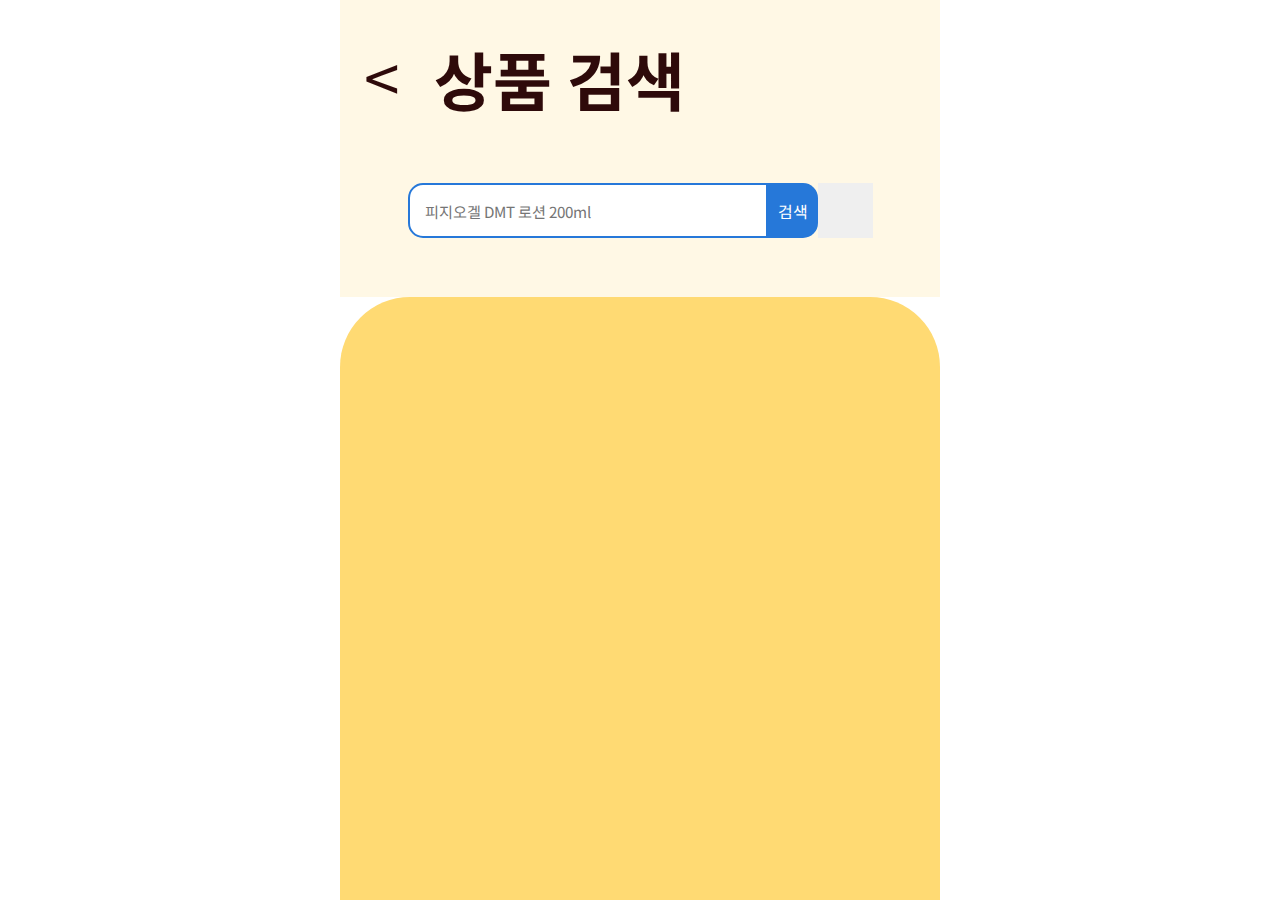
==== categoryList.html @ 408a21f2 "categoryList 2021. 3. 3" ====
<!DOCTYPE html>
<html lang="en">
<head>
  <meta charset="UTF-8">
  <meta http-equiv="X-UA-Compatible" content="IE=edge">
  <meta name="viewport" content="width=device-width, initial-scale=1.0">
  <link rel="stylesheet" href="./reset.css">
  <link rel="stylesheet" href="./category.css">
  <title>CategoryList</title>
</head>
<body>
  <div id="wrap">
    <div class="top-area">
      <div class="title">
        <a class="go-prev" href="./index.html">&lt;</a>
        <h1>상품 검색</h1>
      </div>
      <div class="search">
        <input type="text" class="search-input" placeholder="피지오겔 DMT 로션 200ml">
        <button class="search-btn">검색</button>
        <button class="turn-on-mic"></button>
      </div>
    </div>
    <div class="bottom-area">
      <div class="row">
        <a href="" class="category-btn beauty-category"></a>        
        <a href="" class="category-btn beauty-category"></a>        
        <a href="" class="category-btn beauty-category"></a>        
      </div>
      <div class="row">
        <a href="" class="category-btn beauty-category"></a>        
        <a href="" class="category-btn beauty-category"></a>        
        <a href="" class="category-btn beauty-category"></a>        
      </div>
      <div class="row">
        <a href="" class="category-btn food-health-category"></a>        
        <a href="" class="category-btn food-health-category"></a>        
        <a href="" class="category-btn food-health-category"></a>        
      </div>
      <div class="row">
        <a href="" class="category-btn etc-category"></a>        
        <a href="" class="category-btn etc-category"></a>        
        <a href="" class="category-btn etc-category"></a>        
      </div>
    </div>
  </div>
</body>
</html>
---- category.css ----
.top-area {
  width: 100%;
  height: 33%;
  display: flex;
  flex-flow: column wrap;
  background-color: #FFF8E5;
  padding-top: 2rem;  
}
.title {
  width: 100%;
  height: 35%;
  display: flex;
  align-items: center;
  padding: 0 1.5rem;
  color: #2E0A0A;
}
.go-prev {
  width: 70px;
  height: 70px;
  font-size: 4rem;
  color: #2E0A0A;
}
h1 {
  margin: 0;
  font-size: 4rem;
}
.search {
  width: 100%;
  height: 65%;
  display: flex;
  justify-content: center;
  align-items: center;
  /* padding: 30px 0; */
}
.search-input {
  border: 2px solid #2678D9;
  border-radius: 15px 0 0 15px;
  width: 360px;
  height: 55px;
  padding: 15px;
  font-size: 0.95rem;
}
.search-btn {
  background: #2678D9;
  width: 50px;
  height: 55px;
  border-radius: 0 15px 15px 0;
  color: #fff;
}
.turn-on-mic {
  background-image: url('./img/loupe.png');
  width: 55px;
  height: 55px;
  font-size: 0;
}
.bottom-area {
  width: 100%;
  height: 67%;
  background-color: #FFDA73;
  border-radius: 70px 70px 0 0;
}
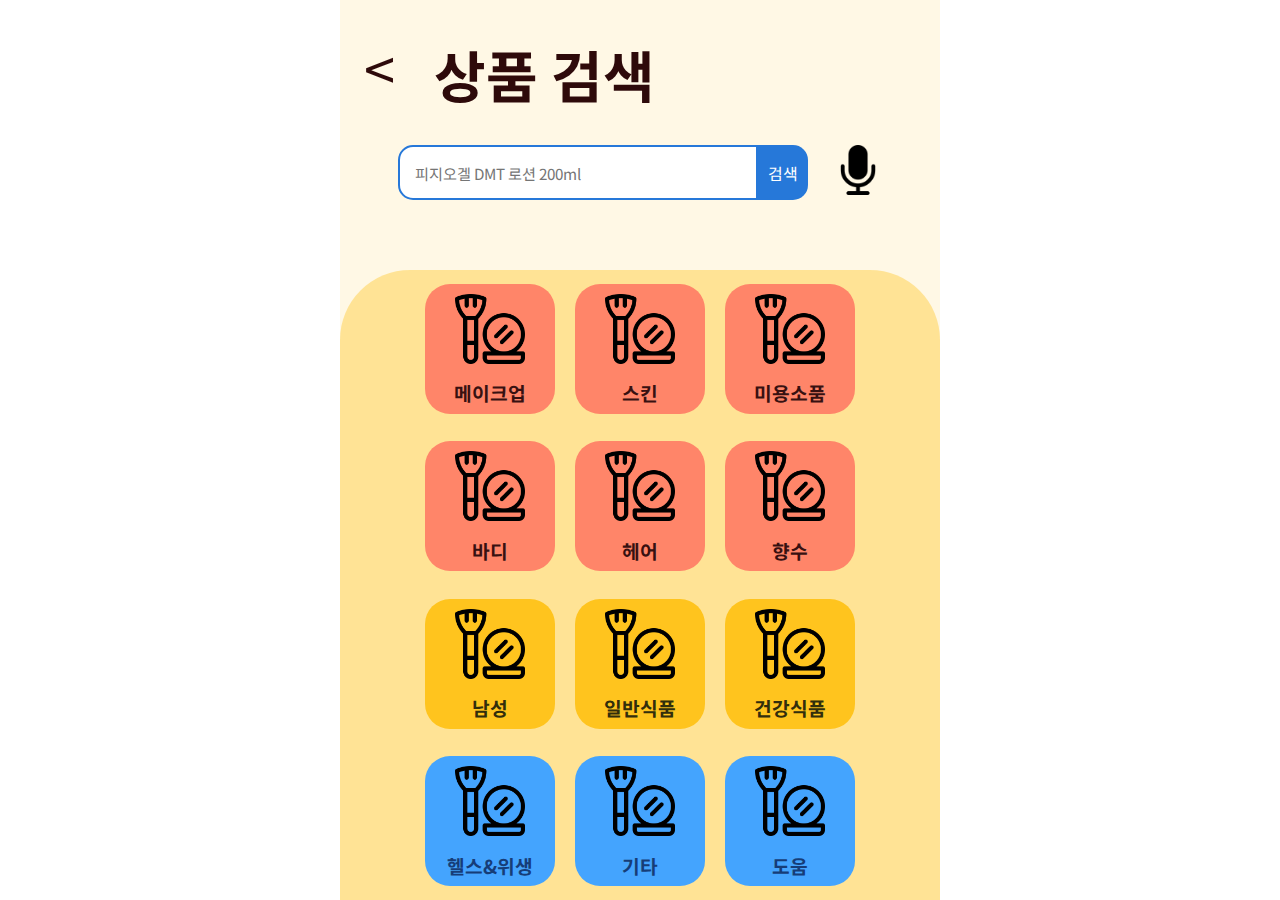
==== commit defc2c82: "카테고리 리스트 작업 2021. 3. 5" ====
--- a/categoryList.html
+++ b/categoryList.html
@@ -18,31 +18,122 @@
       <div class="search">
         <input type="text" class="search-input" placeholder="피지오겔 DMT 로션 200ml">
         <button class="search-btn">검색</button>
-        <button class="turn-on-mic"></button>
+        <button class="turn-on-mic" title="https://www.flaticon.com/authors/dave-gandy"></button>
       </div>
     </div>
     <div class="bottom-area">
       <div class="row">
-        <a href="" class="category-btn beauty-category"></a>        
-        <a href="" class="category-btn beauty-category"></a>        
-        <a href="" class="category-btn beauty-category"></a>        
+        <a href="" class="category-btn beauty-category">
+          <img 
+            class="category-btn-img"
+            src="./img/cosmetics.png" 
+            alt="https://www.freepik.com"
+          >
+          <p>메이크업</p>
+        </a>
+        <a href="" class="category-btn beauty-category">
+          <img 
+          class="category-btn-img"
+          src="./img/cosmetics.png" 
+          alt="https://www.freepik.com"
+          >
+          <p>스킨</p>
+        </a>        
+        <a href="" class="category-btn beauty-category">
+          <img 
+          class="category-btn-img"
+          src="./img/cosmetics.png" 
+          alt="https://www.freepik.com"
+          >
+          <p>미용소품</p>
+        </a>        
       </div>
       <div class="row">
-        <a href="" class="category-btn beauty-category"></a>        
-        <a href="" class="category-btn beauty-category"></a>        
-        <a href="" class="category-btn beauty-category"></a>        
+        <a href="" class="category-btn beauty-category">
+          <img 
+          class="category-btn-img"
+          src="./img/cosmetics.png" 
+          alt="https://www.freepik.com"
+          >
+          <p>바디</p>
+        </a>        
+        <a href="" class="category-btn beauty-category">
+          <img 
+          class="category-btn-img"
+          src="./img/cosmetics.png" 
+          alt="https://www.freepik.com"
+          >
+          <p>헤어</p>
+        </a>        
+        <a href="" class="category-btn beauty-category">
+          <img 
+          class="category-btn-img"
+          src="./img/cosmetics.png" 
+          alt="https://www.freepik.com"
+          >
+          <p>향수</p>
+        </a>        
       </div>
       <div class="row">
-        <a href="" class="category-btn food-health-category"></a>        
-        <a href="" class="category-btn food-health-category"></a>        
-        <a href="" class="category-btn food-health-category"></a>        
+        <a href="" class="category-btn food-health-category">
+          <img 
+          class="category-btn-img"
+          src="./img/cosmetics.png" 
+          alt="https://www.freepik.com"
+          >
+          <p>남성</p>
+        </a>        
+        <a href="" class="category-btn food-health-category">
+          <img 
+          class="category-btn-img"
+          src="./img/cosmetics.png" 
+          alt="https://www.freepik.com"
+          >
+          <p>일반식품</p>
+        </a>        
+        <a href="" class="category-btn food-health-category">
+          <img 
+          class="category-btn-img"
+          src="./img/cosmetics.png" 
+          alt="https://www.freepik.com"
+          >
+          <p>건강식품</p>
+        </a>        
       </div>
       <div class="row">
-        <a href="" class="category-btn etc-category"></a>        
-        <a href="" class="category-btn etc-category"></a>        
-        <a href="" class="category-btn etc-category"></a>        
+        <a href="" class="category-btn etc-category">
+          <img 
+          class="category-btn-img"
+          src="./img/cosmetics.png" 
+          alt="https://www.freepik.com"
+          >
+          <p>헬스&위생</p>
+        </a>        
+        <a href="" class="category-btn etc-category">
+          <img 
+          class="category-btn-img"
+          src="./img/cosmetics.png" 
+          alt="https://www.freepik.com"
+          >
+          <p>기타</p>
+        </a>        
+        <a href="" class="category-btn etc-category">
+          <img 
+          class="category-btn-img"
+          src="./img/cosmetics.png" 
+          alt="https://www.freepik.com"
+          >
+          <p>도움</p>
+        </a>        
       </div>
     </div>
   </div>
+
+  <script>
+    const mic = document.querySelector('.turn-on-mic')
+    mic.addEventListener('click', () => {
+      location.href = './voice-search.html';
+    });
+  </script>
 </body>
 </html>--- a/category.css
+++ b/category.css
@@ -1,9 +1,9 @@
+#wrap { background-color: #FFF8E5; }
 .top-area {
   width: 100%;
-  height: 33%;
+  height: 30%;
   display: flex;
   flex-flow: column wrap;
-  background-color: #FFF8E5;
   padding-top: 2rem;  
 }
 .title {
@@ -17,20 +17,19 @@
 .go-prev {
   width: 70px;
   height: 70px;
-  font-size: 4rem;
+  font-size: 3.5rem;
   color: #2E0A0A;
 }
 h1 {
   margin: 0;
-  font-size: 4rem;
+  font-size: 3.5rem;
 }
 .search {
   width: 100%;
   height: 65%;
   display: flex;
   justify-content: center;
-  align-items: center;
-  /* padding: 30px 0; */
+  padding: 30px 0;
 }
 .search-input {
   border: 2px solid #2678D9;
@@ -48,14 +47,64 @@
   color: #fff;
 }
 .turn-on-mic {
-  background-image: url('./img/loupe.png');
-  width: 55px;
-  height: 55px;
+  margin-left: 25px;
+  background-color: rgba(0, 0, 0, 0);
+  background-image: url('./img/microphone-black-shape.png');
+  background-size: cover;
+  width: 50px;
+  height: 50px;
   font-size: 0;
 }
 .bottom-area {
   width: 100%;
-  height: 67%;
-  background-color: #FFDA73;
+  height: 70%;
+  background-color: rgba(255, 218, 115, 0.7);
   border-radius: 70px 70px 0 0;
+  display: flex;
+  flex-flow: row wrap;
+  align-items: center;
+}
+.row {
+  width: 100%;
+  height: 20%;
+  display: flex;
+  justify-content: center;
+  align-items: center;
+}
+.row > * {
+  margin: 0 10px;
+}
+.category-btn {
+  display: inline-block;
+  width: 20%;
+  border-radius: 25px;
+  width: 130px;
+  height: 130px;
+  display: flex;
+  flex-flow: row wrap;
+  justify-content: center;
+  align-items: center;
+  font-weight: bolder;
+  /* font-size: 900; */
+}
+.category-btn p {
+  font-size: 1.2rem;
+  width: 100%;
+  text-align: center;
+}
+.beauty-category {
+  background-color: #FF8569;
+  color: #381111;
+}
+.food-health-category {
+  background-color: #FFC41E;
+  color: #322E0C;
+}
+.etc-category {
+  background-color: #44A4FE;
+  color: #163D78;
+}
+.category-btn-img {
+  width: 70px;
+  height: 70px;
 }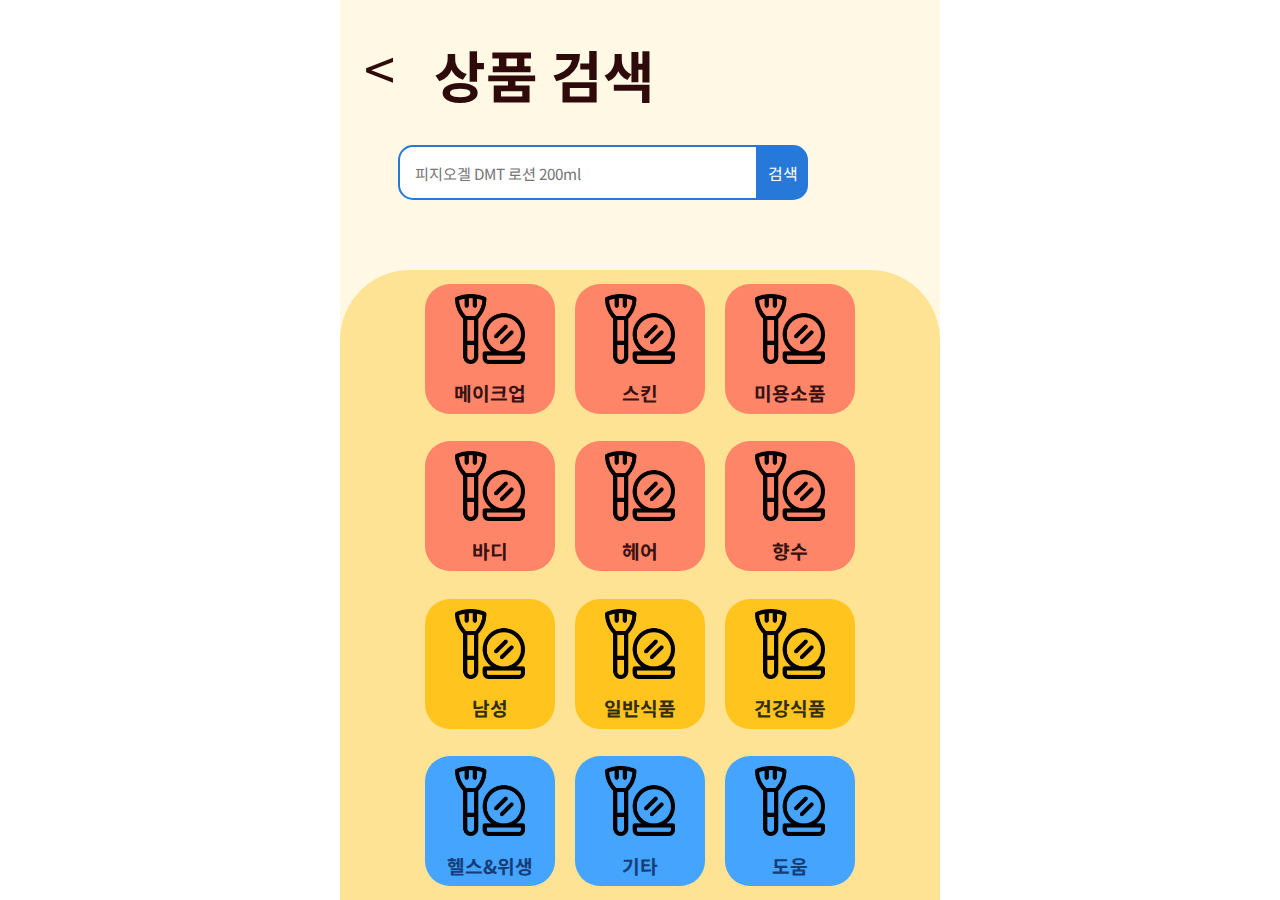
==== commit 40d9c1fd: "음성 검색에 p5.js import" ====
--- a/categoryList.html
+++ b/categoryList.html
@@ -4,8 +4,8 @@
   <meta charset="UTF-8">
   <meta http-equiv="X-UA-Compatible" content="IE=edge">
   <meta name="viewport" content="width=device-width, initial-scale=1.0">
-  <link rel="stylesheet" href="./reset.css">
-  <link rel="stylesheet" href="./category.css">
+  <link rel="stylesheet" href="./css/reset.css">
+  <link rel="stylesheet" href="./css/category.css">
   <title>CategoryList</title>
 </head>
 <body>
--- a/css/category.css
+++ b/css/category.css
@@ -0,0 +1,110 @@
+#wrap { background-color: #FFF8E5; }
+.top-area {
+  width: 100%;
+  height: 30%;
+  display: flex;
+  flex-flow: column wrap;
+  padding-top: 2rem;  
+}
+.title {
+  width: 100%;
+  height: 35%;
+  display: flex;
+  align-items: center;
+  padding: 0 1.5rem;
+  color: #2E0A0A;
+}
+.go-prev {
+  width: 70px;
+  height: 70px;
+  font-size: 3.5rem;
+  color: #2E0A0A;
+}
+h1 {
+  margin: 0;
+  font-size: 3.5rem;
+}
+.search {
+  width: 100%;
+  height: 65%;
+  display: flex;
+  justify-content: center;
+  padding: 30px 0;
+}
+.search-input {
+  border: 2px solid #2678D9;
+  border-radius: 15px 0 0 15px;
+  width: 360px;
+  height: 55px;
+  padding: 15px;
+  font-size: 0.95rem;
+}
+.search-btn {
+  background: #2678D9;
+  width: 50px;
+  height: 55px;
+  border-radius: 0 15px 15px 0;
+  color: #fff;
+}
+.turn-on-mic {
+  margin-left: 25px;
+  background-color: rgba(0, 0, 0, 0);
+  background-image: url('./img/microphone-black-shape.png');
+  background-size: cover;
+  width: 50px;
+  height: 50px;
+  font-size: 0;
+}
+.bottom-area {
+  width: 100%;
+  height: 70%;
+  background-color: rgba(255, 218, 115, 0.7);
+  border-radius: 70px 70px 0 0;
+  display: flex;
+  flex-flow: row wrap;
+  align-items: center;
+}
+.row {
+  width: 100%;
+  height: 20%;
+  display: flex;
+  justify-content: center;
+  align-items: center;
+}
+.row > * {
+  margin: 0 10px;
+}
+.category-btn {
+  display: inline-block;
+  width: 20%;
+  border-radius: 25px;
+  width: 130px;
+  height: 130px;
+  display: flex;
+  flex-flow: row wrap;
+  justify-content: center;
+  align-items: center;
+  font-weight: bolder;
+  /* font-size: 900; */
+}
+.category-btn p {
+  font-size: 1.2rem;
+  width: 100%;
+  text-align: center;
+}
+.beauty-category {
+  background-color: #FF8569;
+  color: #381111;
+}
+.food-health-category {
+  background-color: #FFC41E;
+  color: #322E0C;
+}
+.etc-category {
+  background-color: #44A4FE;
+  color: #163D78;
+}
+.category-btn-img {
+  width: 70px;
+  height: 70px;
+}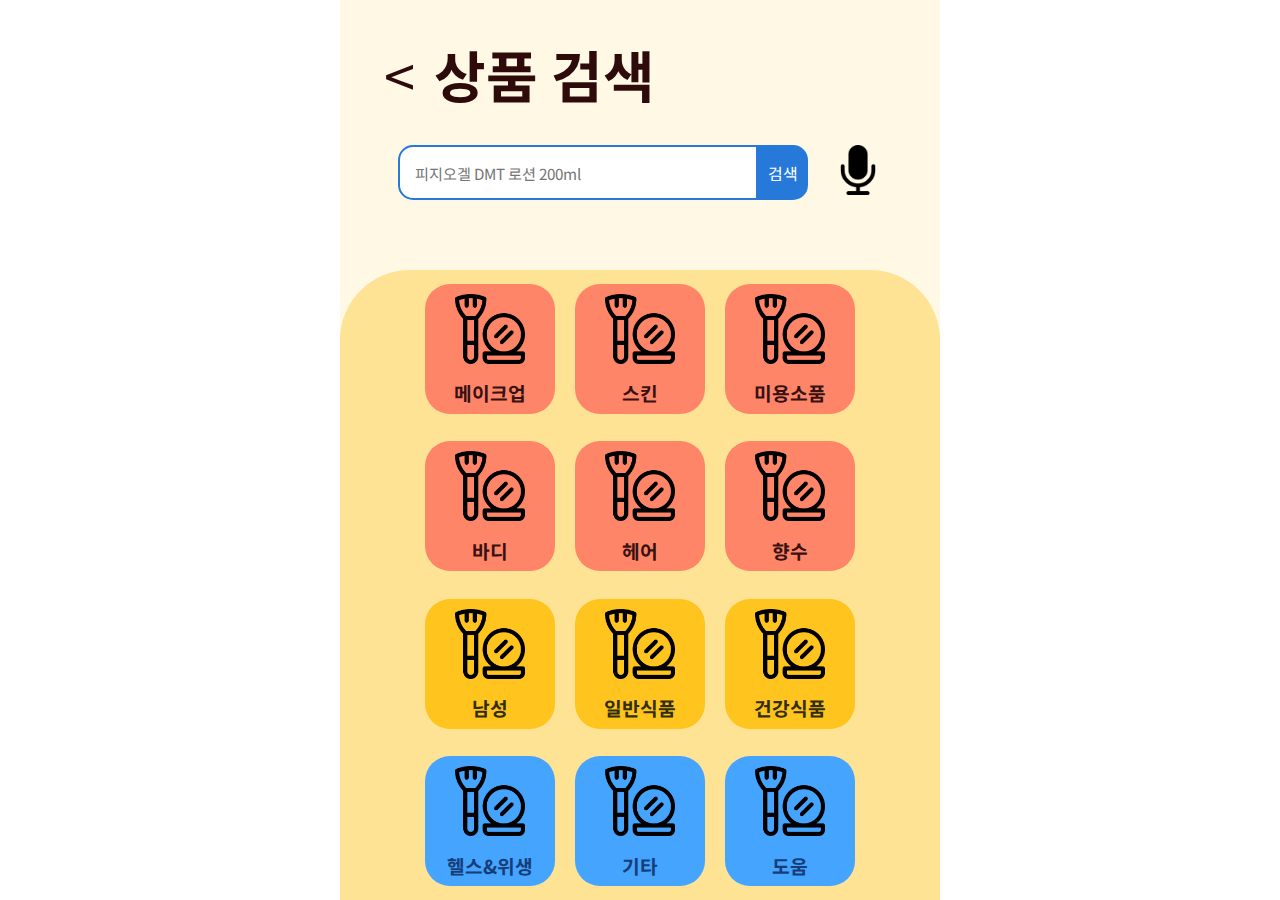
==== commit cc139cc8: "상품 리스트 페이지 UI 만들기 2021. 03. 12" ====
--- a/categoryList.html
+++ b/categoryList.html
@@ -23,7 +23,7 @@
     </div>
     <div class="bottom-area">
       <div class="row">
-        <a href="" class="category-btn beauty-category">
+        <a href="./-skincare.html" class="category-btn beauty-category">
           <img 
             class="category-btn-img"
             src="./img/cosmetics.png" 
@@ -31,7 +31,7 @@
           >
           <p>메이크업</p>
         </a>
-        <a href="" class="category-btn beauty-category">
+        <a href="./list-skincare.html" class="category-btn beauty-category">
           <img 
           class="category-btn-img"
           src="./img/cosmetics.png" 
--- a/css/category.css
+++ b/css/category.css
@@ -19,6 +19,8 @@
   height: 70px;
   font-size: 3.5rem;
   color: #2E0A0A;
+  text-align: center;
+  line-height: 70px;
 }
 h1 {
   margin: 0;
@@ -49,7 +51,7 @@
 .turn-on-mic {
   margin-left: 25px;
   background-color: rgba(0, 0, 0, 0);
-  background-image: url('./img/microphone-black-shape.png');
+  background-image: url('../img/microphone-black-shape.png');
   background-size: cover;
   width: 50px;
   height: 50px;
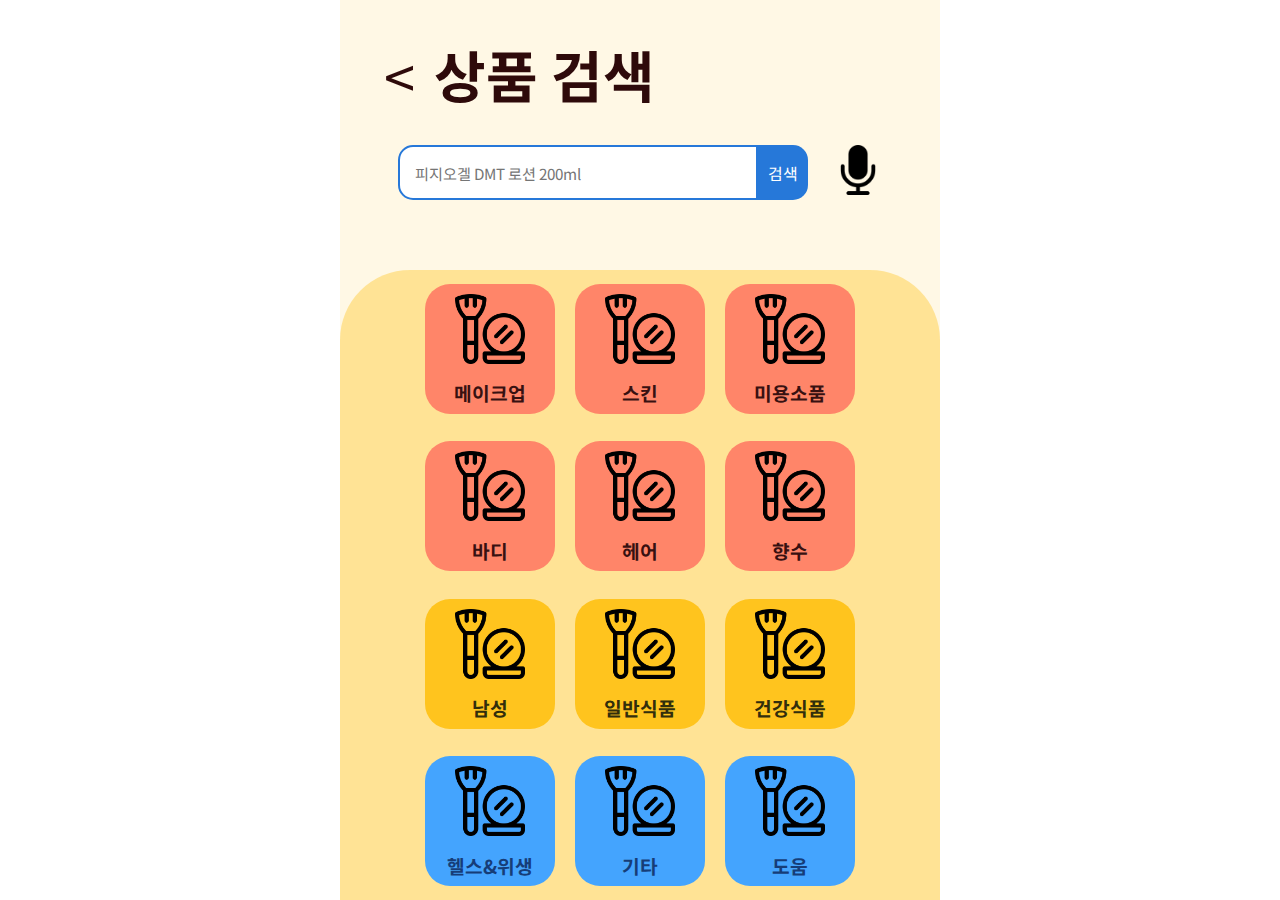
==== commit 717b379b: "아이템 페이지 구성 2021. 03. 13" ====
--- a/categoryList.html
+++ b/categoryList.html
@@ -11,10 +11,11 @@
 <body>
   <div id="wrap">
     <div class="top-area">
-      <div class="title">
-        <a class="go-prev" href="./index.html">&lt;</a>
+      <!-- class="title"-->
+      <header>
+        <button class="go-prev">&lt;</button>
         <h1>상품 검색</h1>
-      </div>
+      </header>
       <div class="search">
         <input type="text" class="search-input" placeholder="피지오겔 DMT 로션 200ml">
         <button class="search-btn">검색</button>
@@ -130,10 +131,11 @@
   </div>
 
   <script>
-    const mic = document.querySelector('.turn-on-mic')
-    mic.addEventListener('click', () => {
-      location.href = './voice-search.html';
-    });
+    const mic = document.querySelector('.turn-on-mic');
+    const goPrevBtn = document.querySelector('.go-prev');
+
+    goPrevBtn.addEventListener('click', () => history.back());
+    mic.addEventListener('click', () => location.href = './voice-search.html' );
   </script>
 </body>
 </html>--- a/css/category.css
+++ b/css/category.css
@@ -6,7 +6,7 @@
   flex-flow: column wrap;
   padding-top: 2rem;  
 }
-.title {
+header {
   width: 100%;
   height: 35%;
   display: flex;
@@ -21,6 +21,7 @@
   color: #2E0A0A;
   text-align: center;
   line-height: 70px;
+  background-color: rgba(0, 0, 0, 0);
 }
 h1 {
   margin: 0;
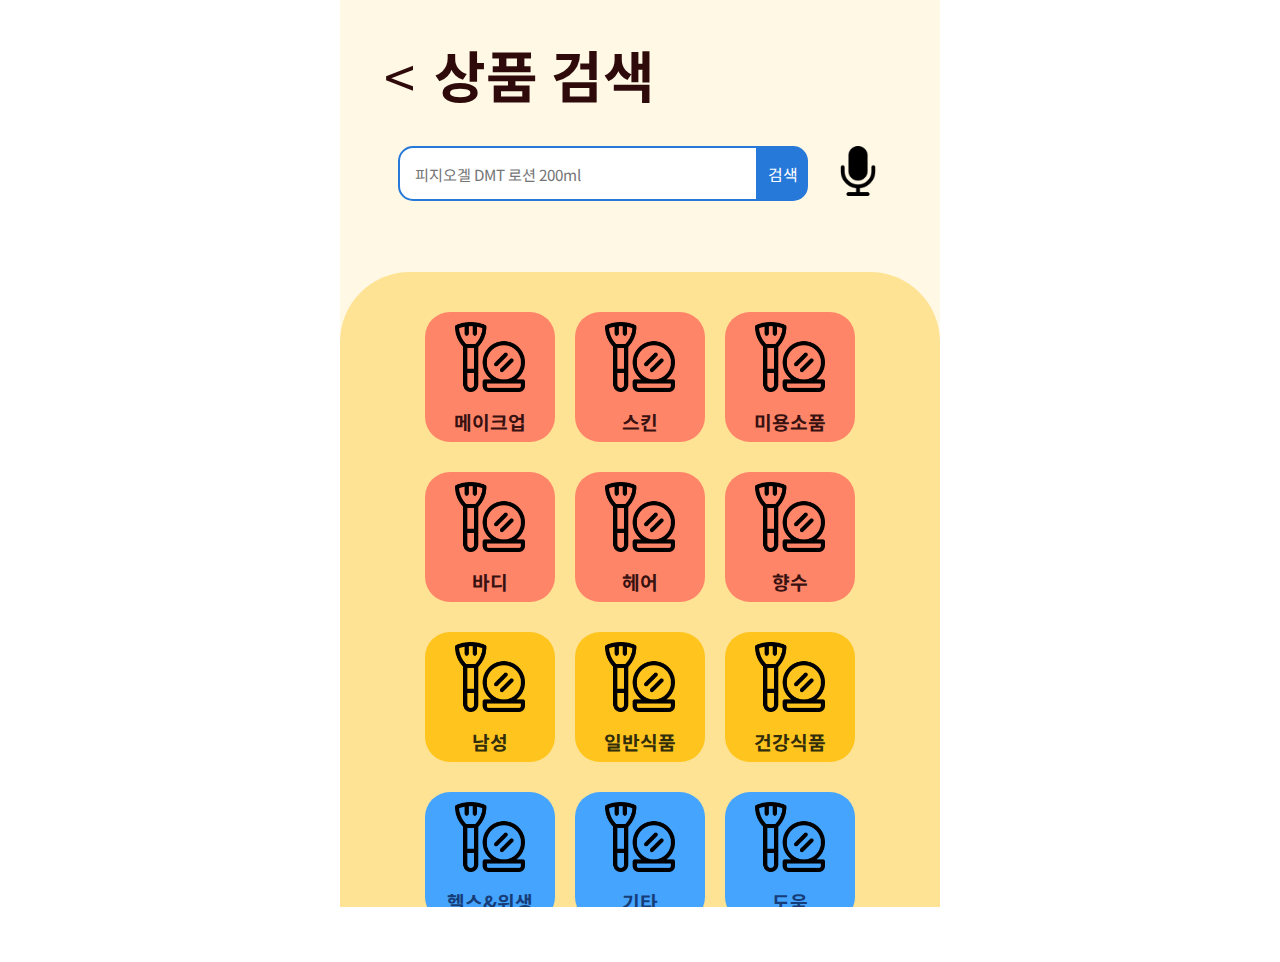
==== commit edeec3a9: "상품 상세 페이지 2021. 03. 14" ====
--- a/categoryList.html
+++ b/categoryList.html
@@ -24,7 +24,7 @@
     </div>
     <div class="bottom-area">
       <div class="row">
-        <a href="./-skincare.html" class="category-btn beauty-category">
+        <a href="./list-makeup.html" class="category-btn beauty-category">
           <img 
             class="category-btn-img"
             src="./img/cosmetics.png" 
--- a/css/category.css
+++ b/css/category.css
@@ -60,12 +60,12 @@
 }
 .bottom-area {
   width: 100%;
-  height: 70%;
   background-color: rgba(255, 218, 115, 0.7);
   border-radius: 70px 70px 0 0;
   display: flex;
   flex-flow: row wrap;
   align-items: center;
+  padding: 25px 0;
 }
 .row {
   width: 100%;
@@ -73,6 +73,7 @@
   display: flex;
   justify-content: center;
   align-items: center;
+  margin: 15px 0;
 }
 .row > * {
   margin: 0 10px;
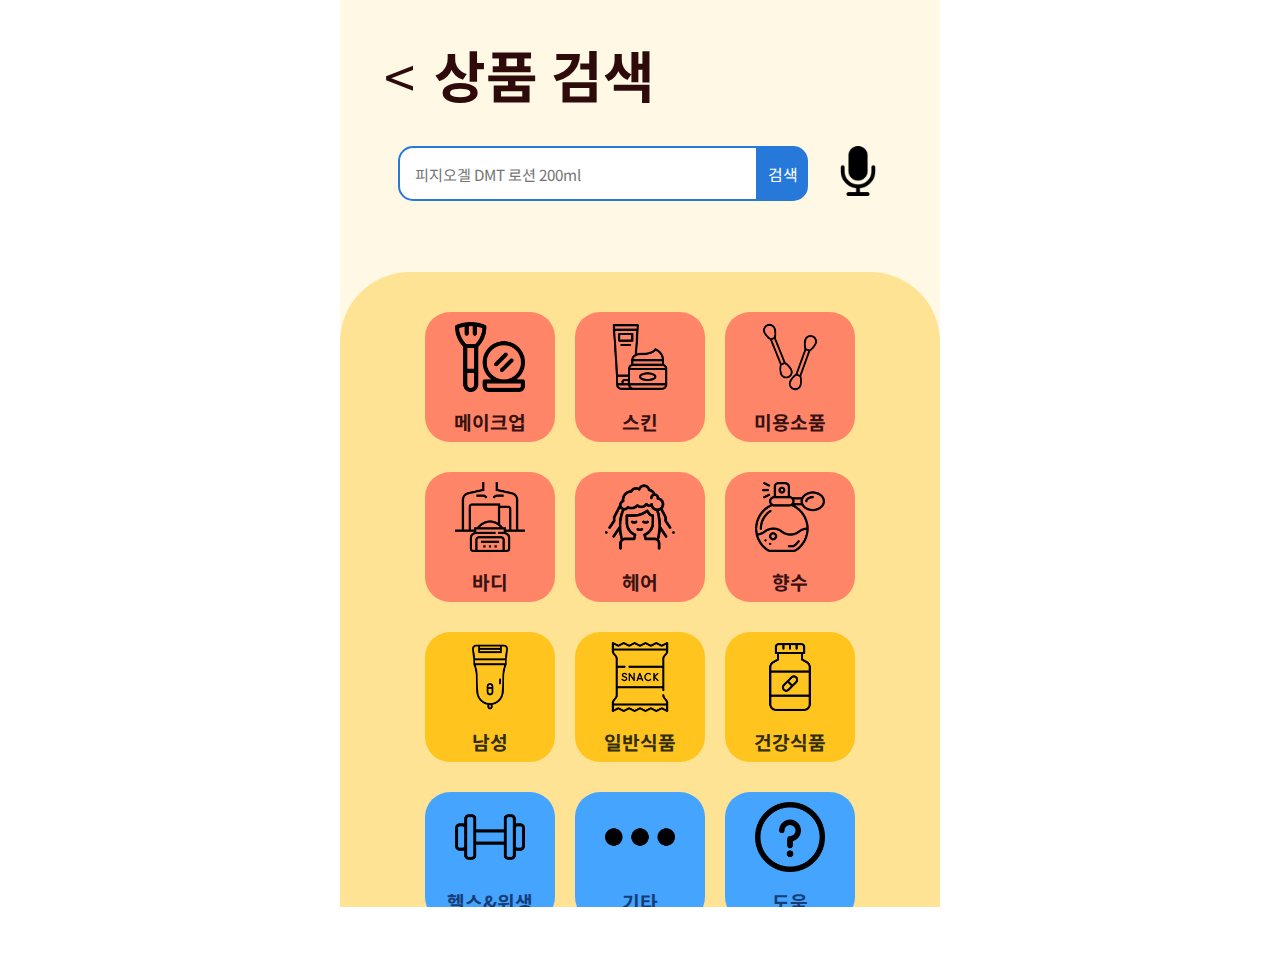
==== commit 0e383895: "카테고리 리스트 벡터 이미지 변경" ====
--- a/categoryList.html
+++ b/categoryList.html
@@ -34,17 +34,17 @@
         </a>
         <a href="./list-skincare.html" class="category-btn beauty-category">
           <img 
-          class="category-btn-img"
-          src="./img/cosmetics.png" 
-          alt="https://www.freepik.com"
+            class="category-btn-img"
+            src="./img/skincare.png" 
+            alt="https://www.flaticon.com/authors/iconixar"
           >
           <p>스킨</p>
         </a>        
         <a href="" class="category-btn beauty-category">
           <img 
           class="category-btn-img"
-          src="./img/cosmetics.png" 
-          alt="https://www.freepik.com"
+          src="./img/cotton-swabs.png" 
+          alt="https://www.flaticon.com/authors/dinosoftlabs"
           >
           <p>미용소품</p>
         </a>        
@@ -53,24 +53,24 @@
         <a href="" class="category-btn beauty-category">
           <img 
           class="category-btn-img"
-          src="./img/cosmetics.png" 
-          alt="https://www.freepik.com"
+          src="./img/body-lotion.png" 
+          alt="https://www.flaticon.com/authors/eucalyp"
           >
           <p>바디</p>
         </a>        
         <a href="" class="category-btn beauty-category">
           <img 
           class="category-btn-img"
-          src="./img/cosmetics.png" 
+          src="./img/hair-washing.png" 
           alt="https://www.freepik.com"
           >
           <p>헤어</p>
-        </a>        
+        </a>      
         <a href="" class="category-btn beauty-category">
           <img 
           class="category-btn-img"
-          src="./img/cosmetics.png" 
-          alt="https://www.freepik.com"
+          src="./img/perfume.png" 
+          alt="https://www.flaticon.com/authors/smashicons"
           >
           <p>향수</p>
         </a>        
@@ -79,24 +79,24 @@
         <a href="" class="category-btn food-health-category">
           <img 
           class="category-btn-img"
-          src="./img/cosmetics.png" 
-          alt="https://www.freepik.com"
+          src="./img/electric-shaver.png" 
+          alt="https://www.flaticon.com/authors/good-ware"
           >
           <p>남성</p>
         </a>        
         <a href="" class="category-btn food-health-category">
           <img 
           class="category-btn-img"
-          src="./img/cosmetics.png" 
+          src="./img/snack.png" 
           alt="https://www.freepik.com"
           >
           <p>일반식품</p>
-        </a>        
+        </a>    
         <a href="" class="category-btn food-health-category">
           <img 
           class="category-btn-img"
-          src="./img/cosmetics.png" 
-          alt="https://www.freepik.com"
+          src="./img/capsule.png" 
+          alt="https://www.flaticon.com/authors/xnimrodx"
           >
           <p>건강식품</p>
         </a>        
@@ -105,23 +105,23 @@
         <a href="" class="category-btn etc-category">
           <img 
           class="category-btn-img"
-          src="./img/cosmetics.png" 
-          alt="https://www.freepik.com"
+          src="./img/dumbell.png" 
+          alt="https://www.flaticon.com/authors/vitaly-gorbachev"
           >
           <p>헬스&위생</p>
         </a>        
         <a href="" class="category-btn etc-category">
           <img 
           class="category-btn-img"
-          src="./img/cosmetics.png" 
-          alt="https://www.freepik.com"
+          src="./img/menu.png" 
+          alt="https://www.flaticon.com/authors/those-icons"
           >
           <p>기타</p>
         </a>        
         <a href="" class="category-btn etc-category">
           <img 
           class="category-btn-img"
-          src="./img/cosmetics.png" 
+          src="./img/information.png" 
           alt="https://www.freepik.com"
           >
           <p>도움</p>
